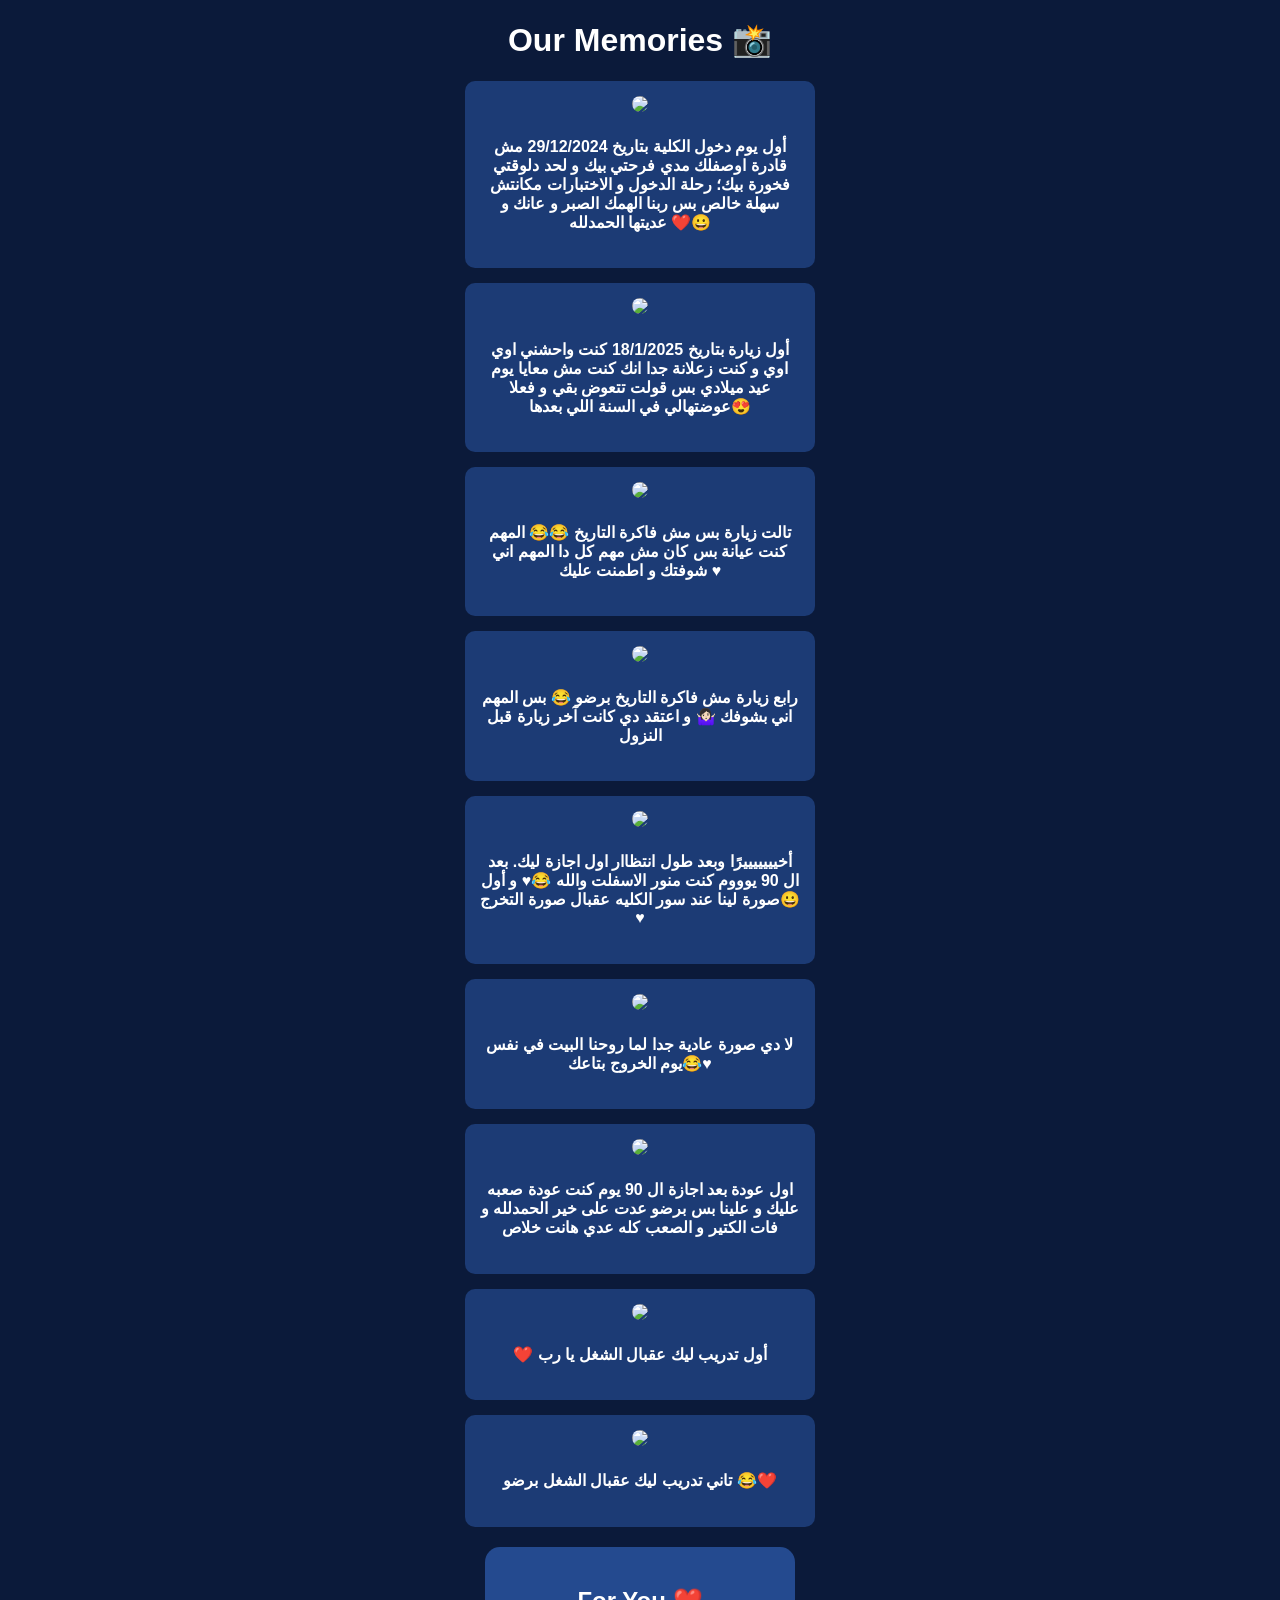
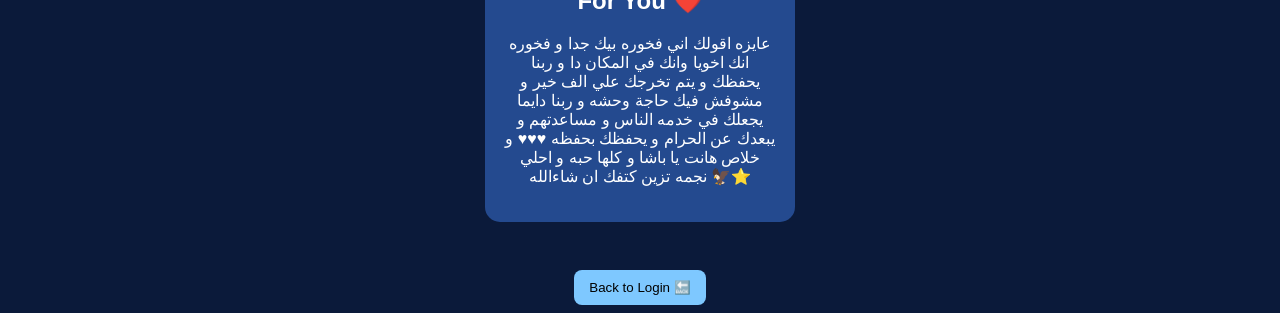
==== memories.html @ 5e521b87 "Add files via upload" ====
<!DOCTYPE html>
<html>
<head>
    <title>Memories</title>
    <link rel="stylesheet" href="style.css">
</head>

<body>

     <h1>Our Memories 📸</h1>

    <div class="card">
      <img src="images/IMG_3677 2.jpeg">
      <h4>أول يوم دخول الكلية بتاريخ 29/12/2024 مش قادرة اوصفلك مدي فرحتي بيك و لحد دلوقتي فخورة بيك؛  رحلة الدخول و الاختبارات مكانتش سهلة خالص بس ربنا الهمك الصبر و عانك و عديتها الحمدلله ❤️😀</h4>
    </div>

    <div class="card">
        <img src="images/IMG_3677 3.jpeg">
     <h4>أول زيارة بتاريخ 18/1/2025 كنت واحشني اوي اوي و كنت زعلانة جدا انك كنت مش معايا يوم عيد ميلادي بس قولت تتعوض بقي و فعلا عوضتهالي في السنة اللي بعدها😍</h4>
    </div>

 <div class="card">
        <img src="images/IMG_3677 4.jpeg">
     <h4>تالت زيارة بس مش فاكرة التاريخ 😂😂 المهم كنت عيانة بس كان مش مهم كل دا المهم اني شوفتك و اطمنت عليك ♥️</h4>
    </div>

     <div class="card">
        <img src="images/IMG_3677 5.jpeg">
     <h4>رابع زيارة مش فاكرة التاريخ برضو 😂 بس المهم اني بشوفك 🤷🏻‍♀️ و اعتقد دي كانت آخر زيارة قبل النزول</h4>
    </div>

     <div class="card">
        <img src="images/IMG_3677 6.jpeg">
     <h4>أخيييييييرًا وبعد طول انتظاار اول اجازة ليك. بعد ال 90 يوووم كنت منور الاسفلت والله 😂♥️ و أول صورة لينا عند سور الكليه عقبال صورة التخرج😀♥️</h4>
    </div>

     <div class="card">
        <img src="images/IMG_3677 (7).jpeg">
     <h4>لا دي صورة عادية جدا لما روحنا البيت في نفس يوم الخروج بتاعك😂♥️</h4>
    </div>

   <div class="card">
   <img src="images/IMG_3677  8.jpeg" >
    <h4>اول عودة بعد اجازة ال 90 يوم كنت عودة صعبه عليك و علينا بس برضو عدت على خير الحمدلله و فات الكتير و الصعب كله عدي هانت خلاص</h4>
   </div>


    <div class="card">
<img src="images/IMG_3677 9.jpeg">
<h4>❤️ أول تدريب ليك عقبال الشغل يا رب </h4>
    </div>


    <div class="card">
    <img src="images/IMG_3677 10.jpeg">
    <h4>تاني تدريب ليك عقبال الشغل برضو 😂❤️</h4>

    </div>

     <div class="message">
    <h2>For You ❤️</h2>

    <p>
       
 عايزه اقولك اني فخوره بيك جدا و فخوره انك اخويا وانك في المكان دا و ربنا يحفظك و يتم تخرجك علي الف خير و مشوفش فيك حاجة وحشه و ربنا دايما يجعلك في خدمه الناس و مساعدتهم و يبعدك عن الحرام و يحفظك بحفظه ♥️♥️♥️
و خلاص هانت يا باشا و كلها حبه و احلي نجمه تزين كتفك ان شاءالله 🦅⭐️
    </p>
</div>
    <br>

    <a href="login.html">
        <button>Back to Login 🔙</button>
    </a>

</body>
</html>
---- style.css ----
body{
background-color: #0b1a3a;
color: white;
text-align: center;
font-family: Arial, Helvetica, sans-serif;
}
.home-img {
    width: 300px; 
    display: block;
    margin: 20px auto; 
    border-radius: 10px; 
}
.card {
    background-color: #1c3b75;
    padding: 15px;
    margin: 15px auto;
    width: 320px;
    border-radius: 10px;
}

.card img {
    width: 100%;
    border-radius: 10px;
}
.message {
    background-color: #244a8f;
    padding: 20px;
    margin: 20px auto;
    width: 270px;
    border-radius: 15px;
}


button {
    padding: 10px 15px;
    border-radius: 8px;
    border: none;
    margin-top: 10px;
    cursor: pointer;
    background-color: #7ec8ff;
    color: black;
}
.login-box {
    background-color: #1c3b75;
    width: 300px;
    padding: 20px;
    margin: 100px auto;
    border-radius: 15px;
}
input {
    width: 80%;
    padding: 8px;
    border-radius: 8px;
    border: none;
}
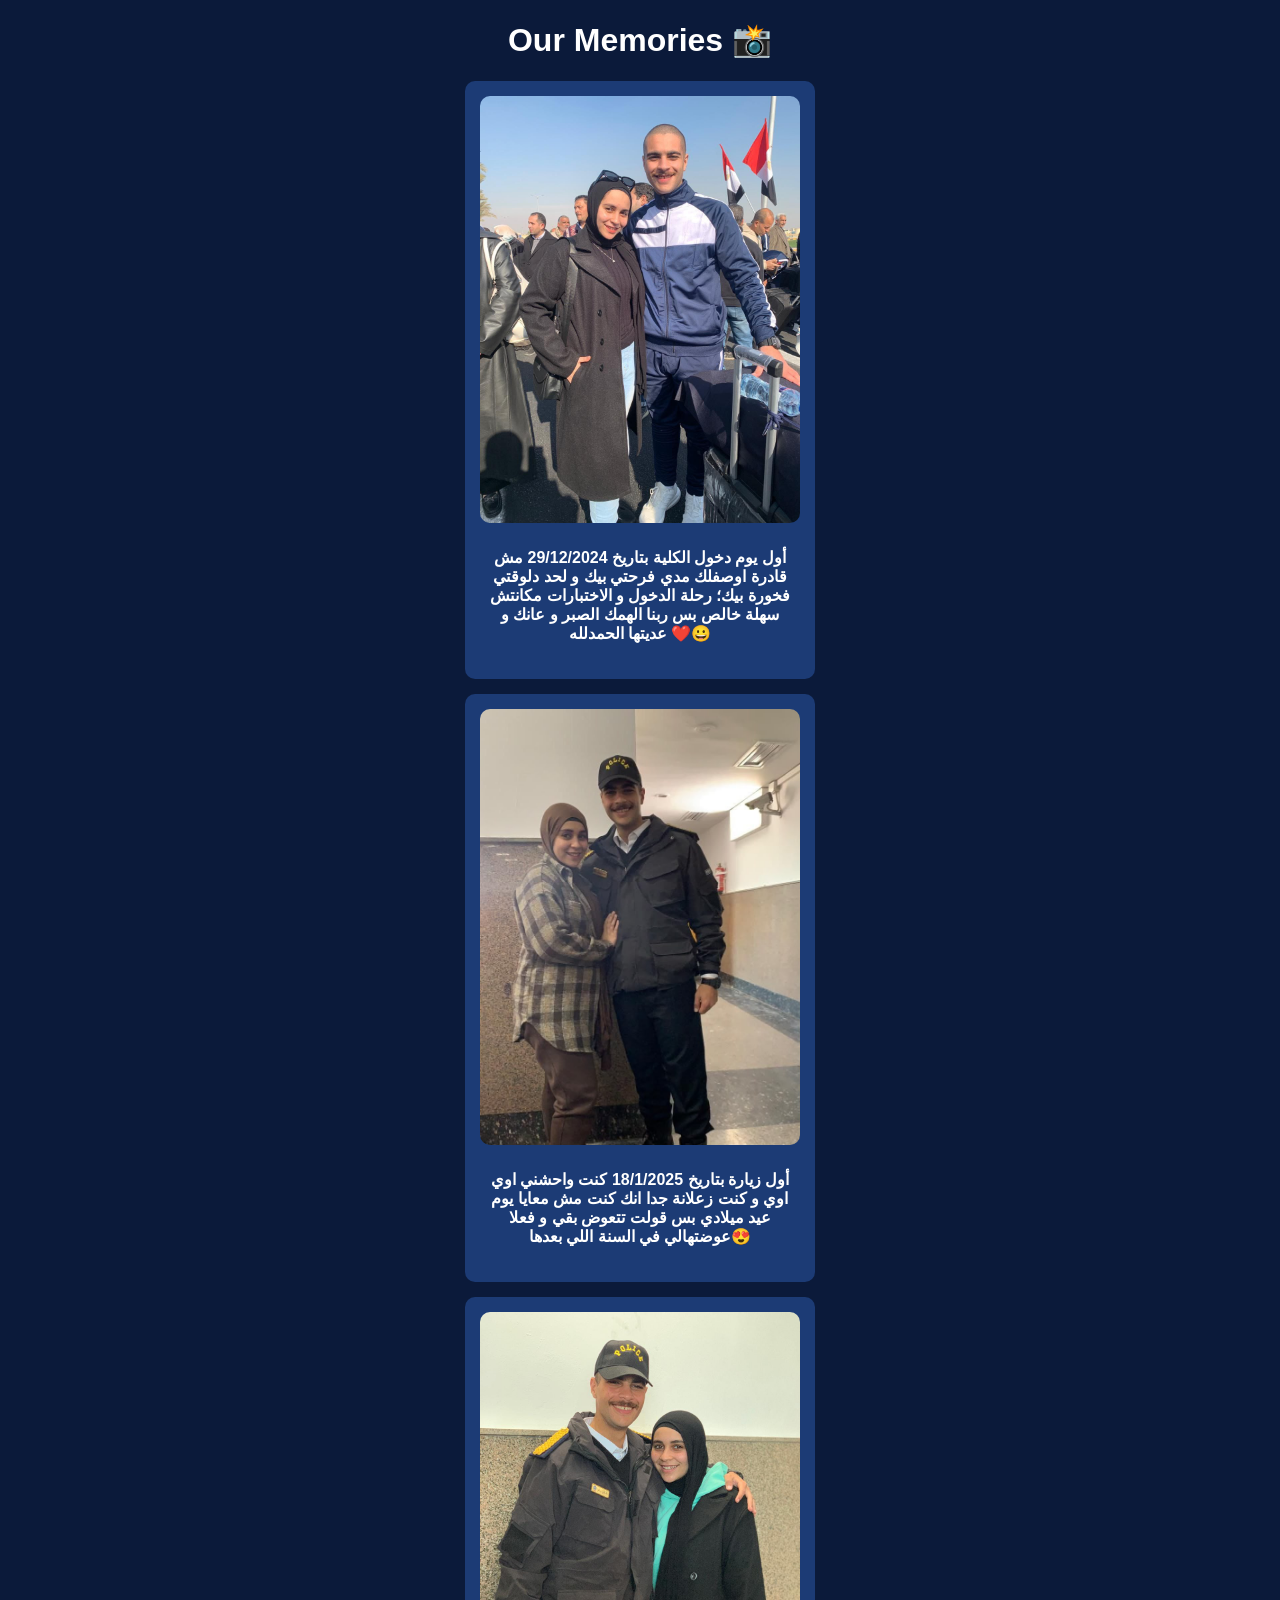
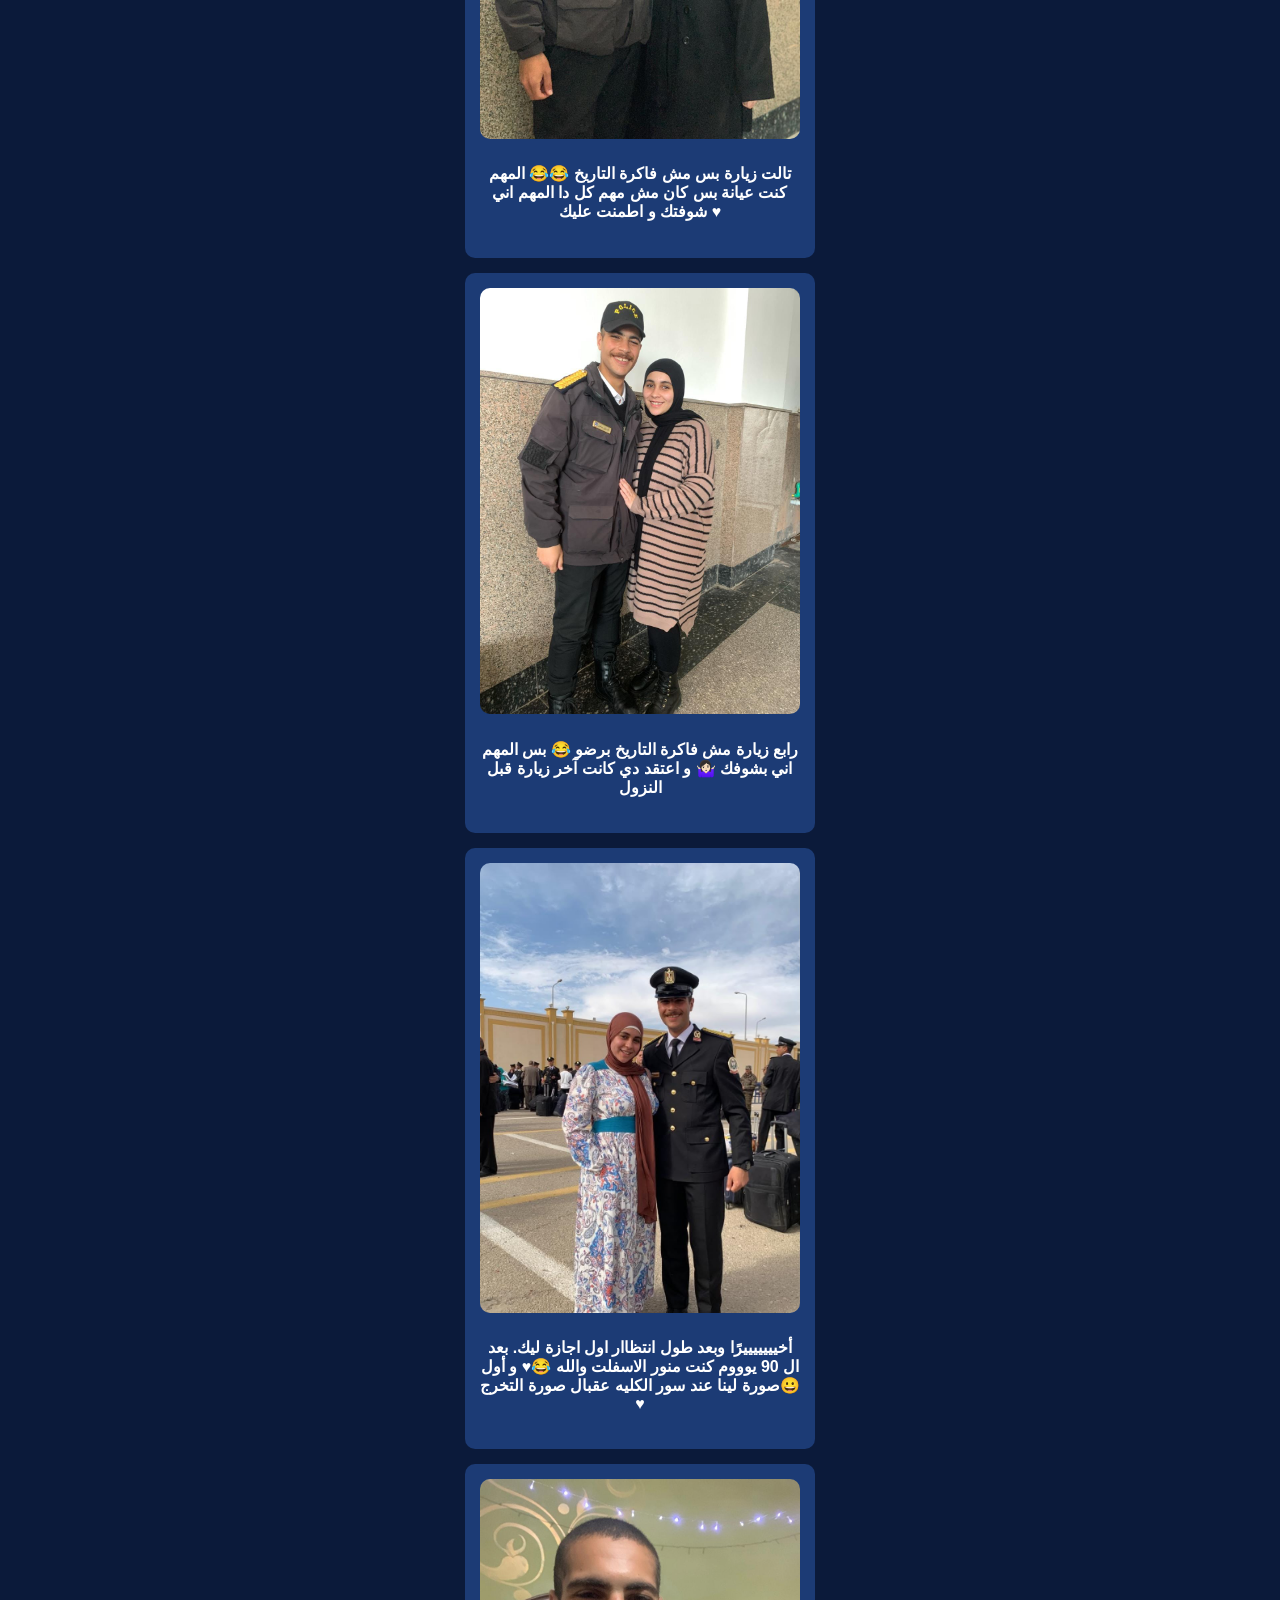
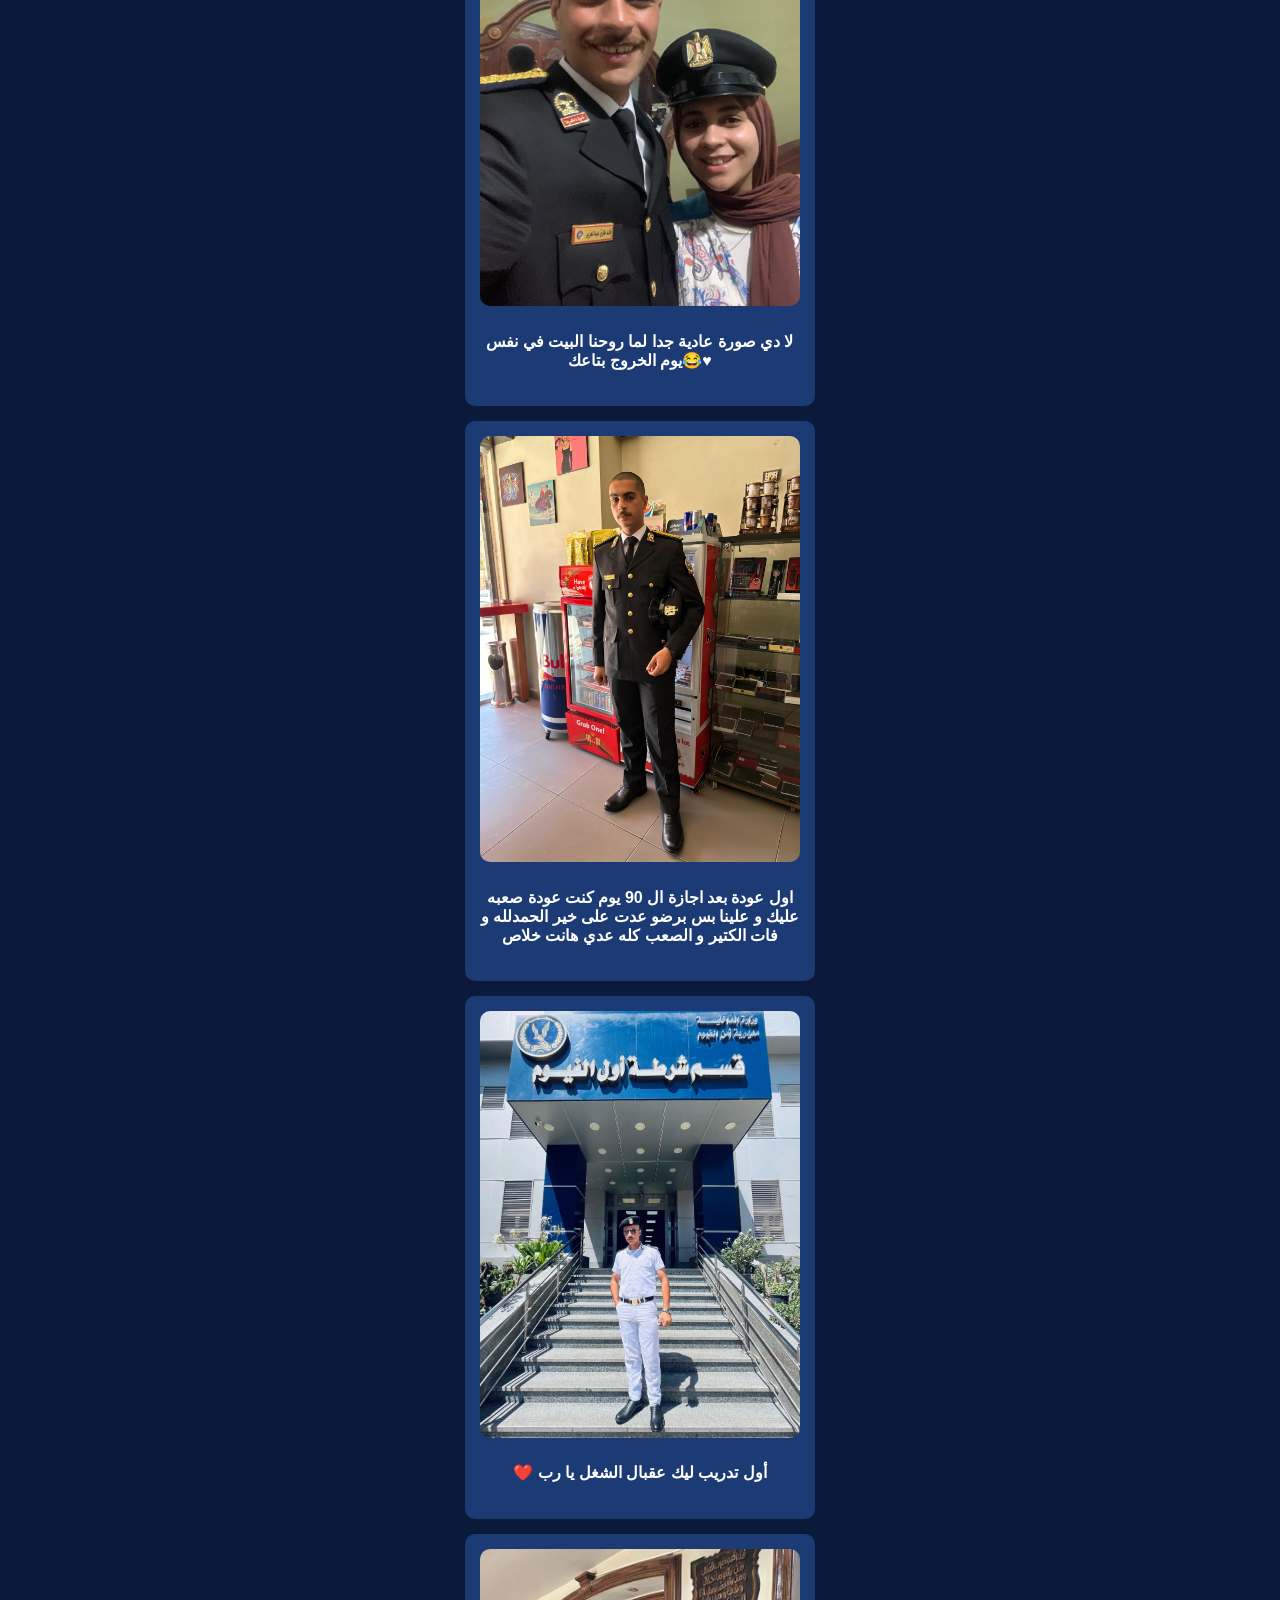
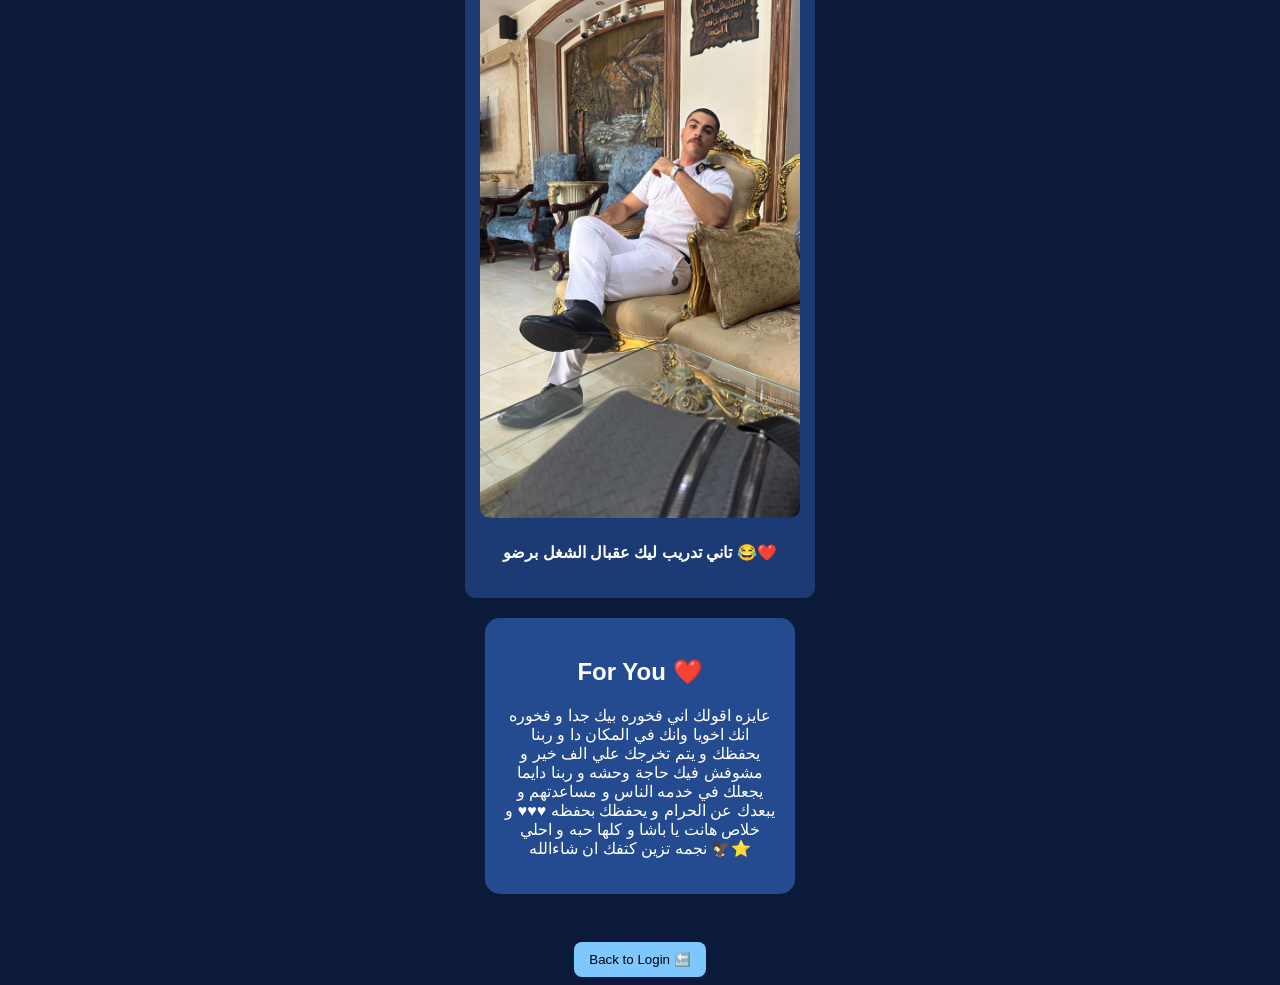
==== commit f7b788da: "Add files via upload" ====
--- a/memories.html
+++ b/memories.html
@@ -10,49 +10,49 @@
      <h1>Our Memories 📸</h1>
 
     <div class="card">
-      <img src="images/IMG_3677 2.jpeg">
+      <img src="images/IMG_3677-2.jpeg">
       <h4>أول يوم دخول الكلية بتاريخ 29/12/2024 مش قادرة اوصفلك مدي فرحتي بيك و لحد دلوقتي فخورة بيك؛  رحلة الدخول و الاختبارات مكانتش سهلة خالص بس ربنا الهمك الصبر و عانك و عديتها الحمدلله ❤️😀</h4>
     </div>
 
     <div class="card">
-        <img src="images/IMG_3677 3.jpeg">
+        <img src="images/IMG_3677-3.jpeg">
      <h4>أول زيارة بتاريخ 18/1/2025 كنت واحشني اوي اوي و كنت زعلانة جدا انك كنت مش معايا يوم عيد ميلادي بس قولت تتعوض بقي و فعلا عوضتهالي في السنة اللي بعدها😍</h4>
     </div>
 
  <div class="card">
-        <img src="images/IMG_3677 4.jpeg">
+        <img src="images/IMG_3677-4.jpeg">
      <h4>تالت زيارة بس مش فاكرة التاريخ 😂😂 المهم كنت عيانة بس كان مش مهم كل دا المهم اني شوفتك و اطمنت عليك ♥️</h4>
     </div>
 
      <div class="card">
-        <img src="images/IMG_3677 5.jpeg">
+        <img src="images/IMG_3677-5.jpeg">
      <h4>رابع زيارة مش فاكرة التاريخ برضو 😂 بس المهم اني بشوفك 🤷🏻‍♀️ و اعتقد دي كانت آخر زيارة قبل النزول</h4>
     </div>
 
      <div class="card">
-        <img src="images/IMG_3677 6.jpeg">
+        <img src="images/IMG_3677-6.jpeg">
      <h4>أخيييييييرًا وبعد طول انتظاار اول اجازة ليك. بعد ال 90 يوووم كنت منور الاسفلت والله 😂♥️ و أول صورة لينا عند سور الكليه عقبال صورة التخرج😀♥️</h4>
     </div>
 
      <div class="card">
-        <img src="images/IMG_3677 (7).jpeg">
+        <img src="images/IMG_3677-(7).jpeg">
      <h4>لا دي صورة عادية جدا لما روحنا البيت في نفس يوم الخروج بتاعك😂♥️</h4>
     </div>
 
    <div class="card">
-   <img src="images/IMG_3677  8.jpeg" >
+   <img src="images/IMG_3677-8.jpeg" >
     <h4>اول عودة بعد اجازة ال 90 يوم كنت عودة صعبه عليك و علينا بس برضو عدت على خير الحمدلله و فات الكتير و الصعب كله عدي هانت خلاص</h4>
    </div>
 
 
     <div class="card">
-<img src="images/IMG_3677 9.jpeg">
+<img src="images/IMG_3677-9.jpeg">
 <h4>❤️ أول تدريب ليك عقبال الشغل يا رب </h4>
     </div>
 
 
     <div class="card">
-    <img src="images/IMG_3677 10.jpeg">
+    <img src="images/IMG_3677-10.jpeg">
     <h4>تاني تدريب ليك عقبال الشغل برضو 😂❤️</h4>
 
     </div>
